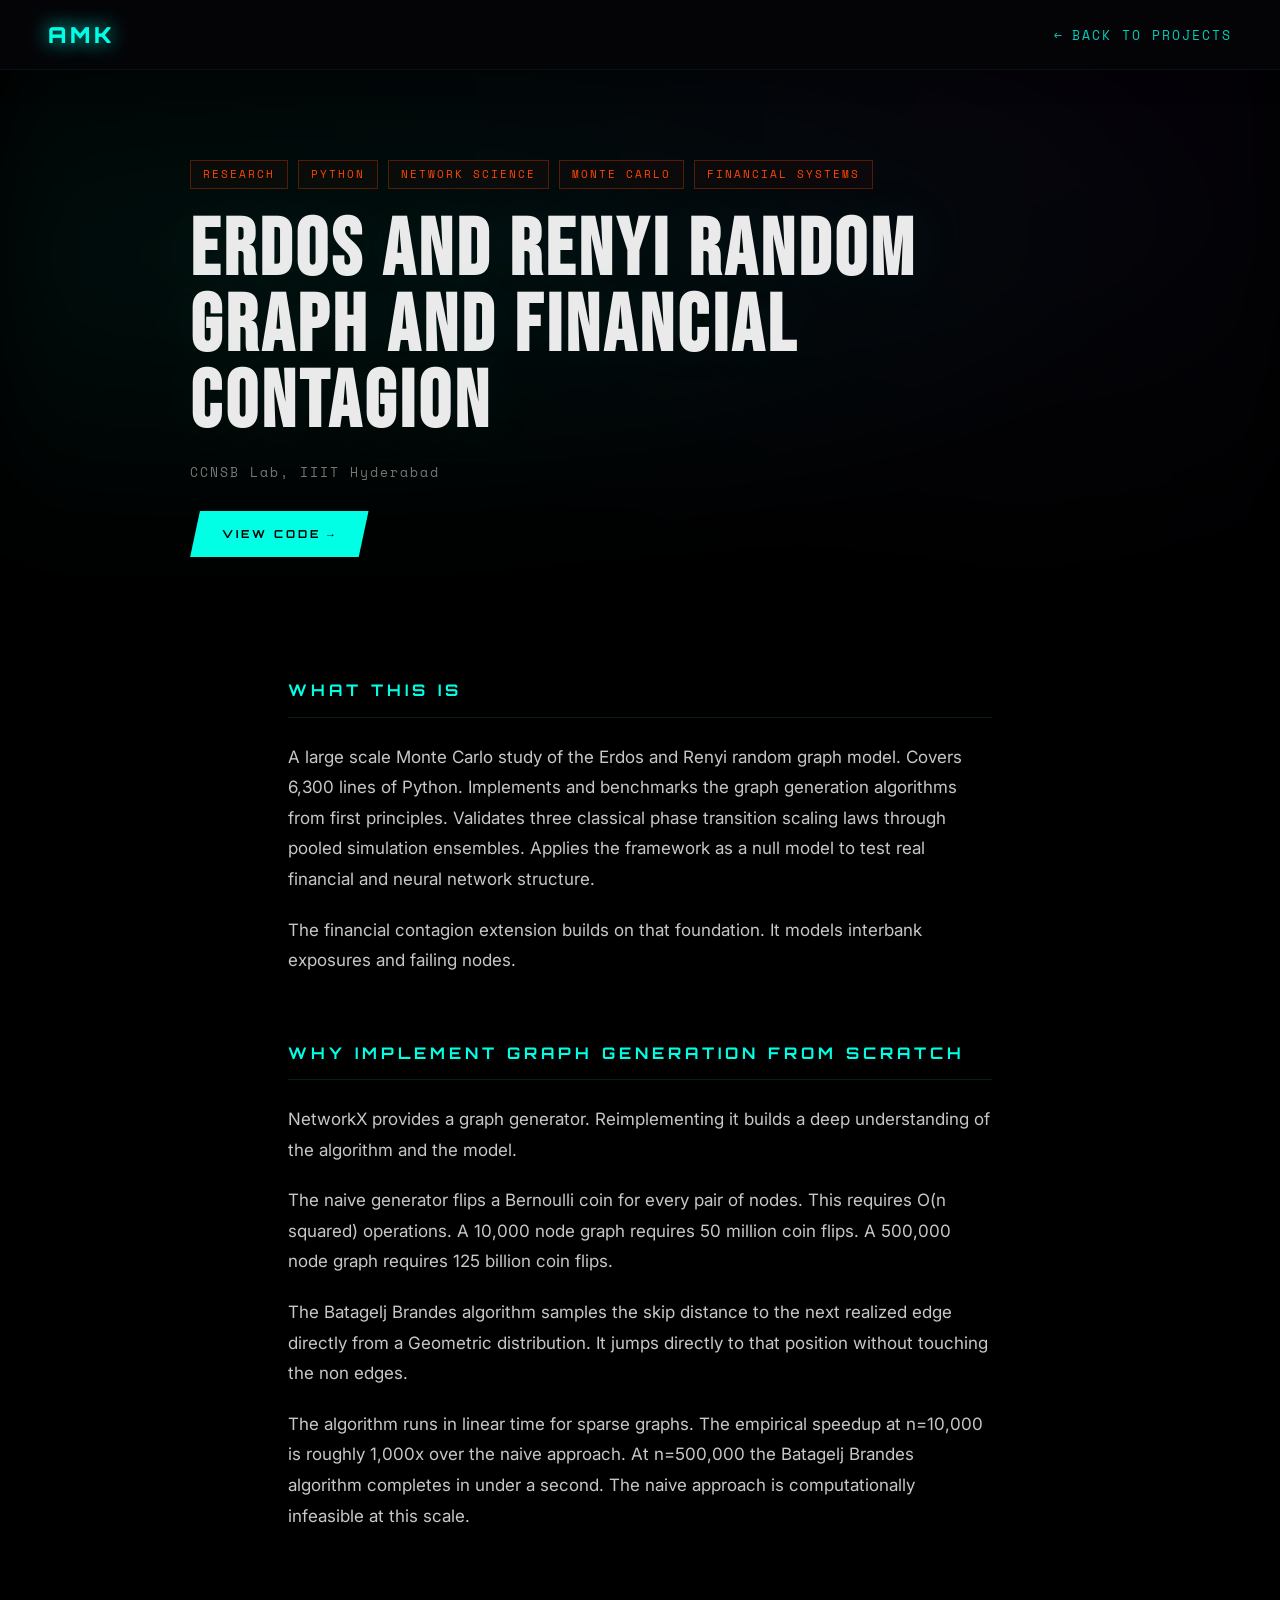
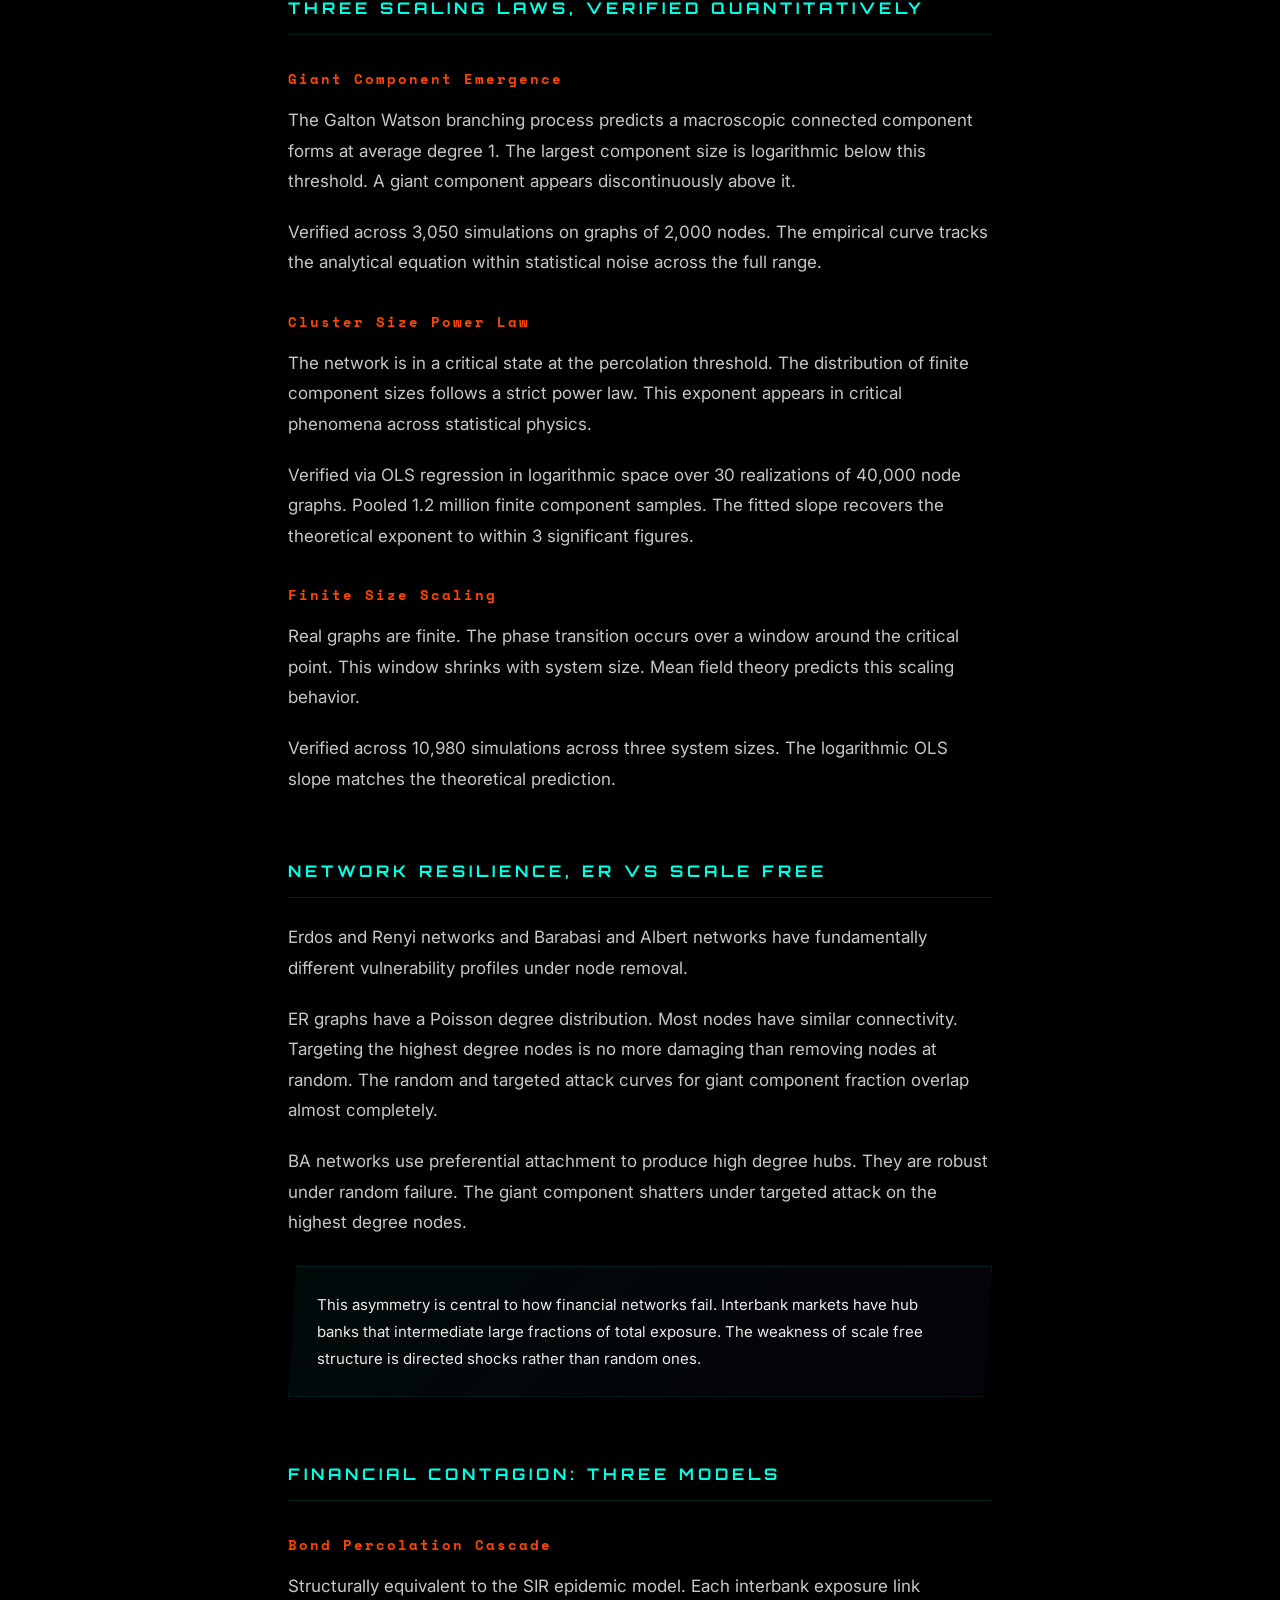
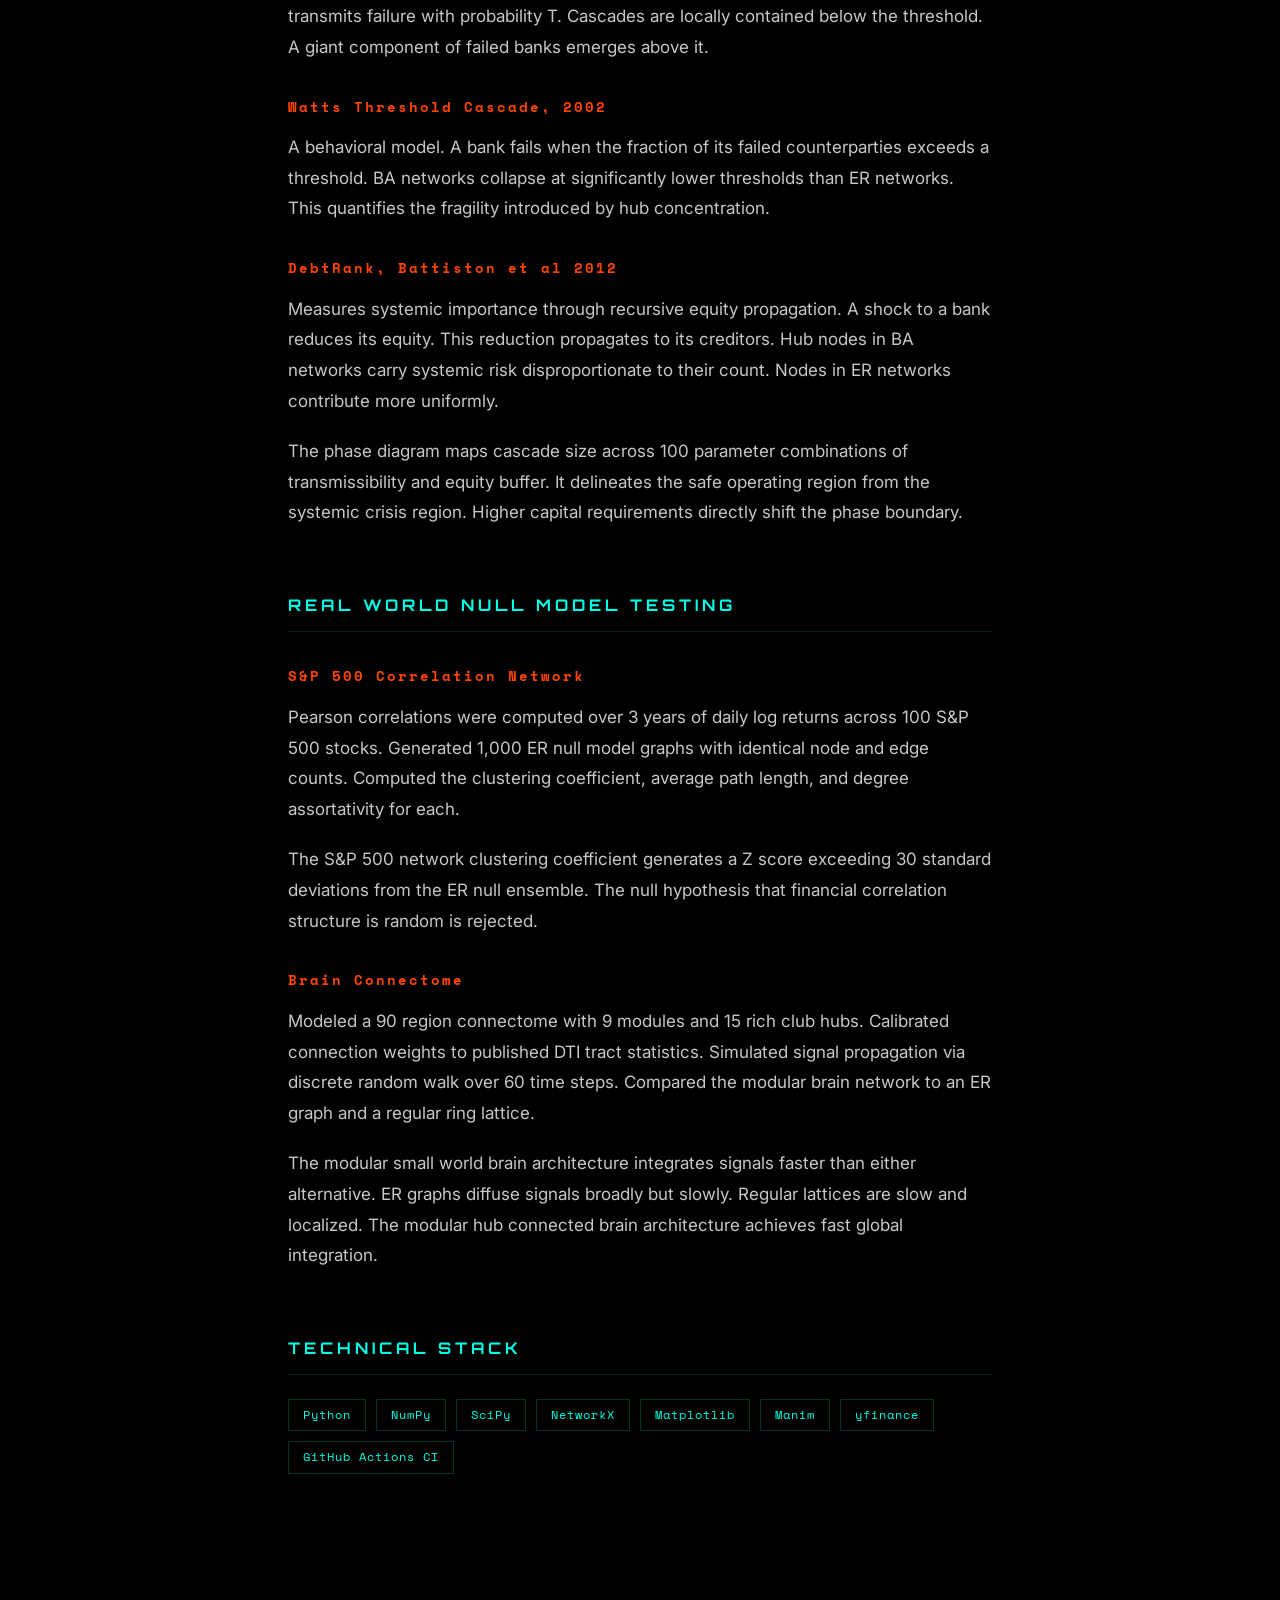
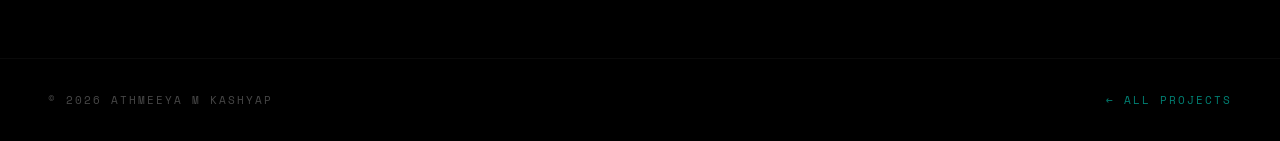
==== projects/erdos-renyi.html @ 330db080 "done" ====
<!DOCTYPE html>
<html lang="en">

<head>
  <meta charset="UTF-8">
  <meta name="viewport" content="width=device-width, initial-scale=1.0">
  <meta name="description"
    content="Erdos and Renyi Random Graph Evaluation and Financial Contagion. Large scale Monte Carlo study validates 3 classical scaling laws through 10,980 simulations. Models financial contagion on interbank networks.">
  <title>Erdos-Renyi + Financial Contagion | Athmeeya M Kashyap</title>
  <link
    href="https://fonts.googleapis.com/css2?family=Bebas+Neue&family=Inter:wght@300;400;500;600&family=Orbitron:wght@400;700;900&family=Space+Mono:wght@400;700&display=swap"
    rel="stylesheet">
  <link rel="stylesheet" href="project-detail.css">
</head>

<body>

  <!-- NAV -->
  <nav class="detail-nav">
    <a href="../index.html#projects" class="nav-logo">AMK</a>
    <a href="../index.html#projects" class="back-link"><span class="arrow">&larr;</span> BACK TO PROJECTS</a>
  </nav>

  <!-- HERO -->
  <header class="detail-hero">
    <div class="detail-hero-inner">
      <div class="detail-tags">
        <span class="detail-tag">Research</span>
        <span class="detail-tag">Python</span>
        <span class="detail-tag">Network Science</span>
        <span class="detail-tag">Monte Carlo</span>
        <span class="detail-tag">Financial Systems</span>
      </div>
      <h1 class="detail-title">Erdos and Renyi Random Graph and Financial Contagion</h1>
      <div class="detail-subtitle">CCNSB Lab, IIIT Hyderabad</div>
      <div class="detail-links">
        <a href="https://github.com/Athmeeya2006/Erdos-Renyi-Contagion" target="_blank" rel="noopener noreferrer"
          class="detail-btn detail-btn-primary">VIEW CODE &rarr;</a>
      </div>
    </div>
  </header>

  <!-- CONTENT -->
  <main class="detail-content">

    <section class="detail-section">
      <h2 class="detail-section-title">What This Is</h2>
      <p>A large scale Monte Carlo study of the Erdos and Renyi random graph model. Covers 6,300 lines of Python. Implements and benchmarks the graph generation algorithms from first principles. Validates three classical phase transition scaling laws through pooled simulation ensembles. Applies the framework as a null model to test real financial and neural network structure.</p>
      <p>The financial contagion extension builds on that foundation. It models interbank exposures and failing nodes.</p>
    </section>

    <section class="detail-section">
      <h2 class="detail-section-title">Why Implement Graph Generation From Scratch</h2>
      <p>NetworkX provides a graph generator. Reimplementing it builds a deep understanding of the algorithm and the model.</p>
      <p>The naive generator flips a Bernoulli coin for every pair of nodes. This requires O(n squared) operations. A 10,000 node graph requires 50 million coin flips. A 500,000 node graph requires 125 billion coin flips.</p>
      <p>The Batagelj Brandes algorithm samples the skip distance to the next realized edge directly from a Geometric distribution. It jumps directly to that position without touching the non edges.</p>
      <p>The algorithm runs in linear time for sparse graphs. The empirical speedup at n=10,000 is roughly 1,000x over the naive approach. At n=500,000 the Batagelj Brandes algorithm completes in under a second. The naive approach is computationally infeasible at this scale.</p>
    </section>

    <section class="detail-section">
      <h2 class="detail-section-title">Three Scaling Laws, Verified Quantitatively</h2>

      <div class="detail-subsection">Giant Component Emergence</div>
      <p>The Galton Watson branching process predicts a macroscopic connected component forms at average degree 1. The largest component size is logarithmic below this threshold. A giant component appears discontinuously above it.</p>
      <p>Verified across 3,050 simulations on graphs of 2,000 nodes. The empirical curve tracks the analytical equation within statistical noise across the full range.</p>

      <div class="detail-subsection">Cluster Size Power Law</div>
      <p>The network is in a critical state at the percolation threshold. The distribution of finite component sizes follows a strict power law. This exponent appears in critical phenomena across statistical physics.</p>
      <p>Verified via OLS regression in logarithmic space over 30 realizations of 40,000 node graphs. Pooled 1.2 million finite component samples. The fitted slope recovers the theoretical exponent to within 3 significant figures.</p>

      <div class="detail-subsection">Finite Size Scaling</div>
      <p>Real graphs are finite. The phase transition occurs over a window around the critical point. This window shrinks with system size. Mean field theory predicts this scaling behavior.</p>
      <p>Verified across 10,980 simulations across three system sizes. The logarithmic OLS slope matches the theoretical prediction.</p>
    </section>

    <section class="detail-section">
      <h2 class="detail-section-title">Network Resilience, ER vs Scale Free</h2>
      <p>Erdos and Renyi networks and Barabasi and Albert networks have fundamentally different vulnerability profiles under node removal.</p>
      <p>ER graphs have a Poisson degree distribution. Most nodes have similar connectivity. Targeting the highest degree nodes is no more damaging than removing nodes at random. The random and targeted attack curves for giant component fraction overlap almost completely.</p>
      <p>BA networks use preferential attachment to produce high degree hubs. They are robust under random failure. The giant component shatters under targeted attack on the highest degree nodes.</p>
      <div class="detail-callout">
        <p>This asymmetry is central to how financial networks fail. Interbank markets have hub banks that intermediate large fractions of total exposure. The weakness of scale free structure is directed shocks rather than random ones.</p>
      </div>
    </section>

    <section class="detail-section">
      <h2 class="detail-section-title">Financial Contagion: Three Models</h2>

      <div class="detail-subsection">Bond Percolation Cascade</div>
      <p>Structurally equivalent to the SIR epidemic model. Each interbank exposure link transmits failure with probability T. Cascades are locally contained below the threshold. A giant component of failed banks emerges above it.</p>

      <div class="detail-subsection">Watts Threshold Cascade, 2002</div>
      <p>A behavioral model. A bank fails when the fraction of its failed counterparties exceeds a threshold. BA networks collapse at significantly lower thresholds than ER networks. This quantifies the fragility introduced by hub concentration.</p>

      <div class="detail-subsection">DebtRank, Battiston et al 2012</div>
      <p>Measures systemic importance through recursive equity propagation. A shock to a bank reduces its equity. This reduction propagates to its creditors. Hub nodes in BA networks carry systemic risk disproportionate to their count. Nodes in ER networks contribute more uniformly.</p>
      <p>The phase diagram maps cascade size across 100 parameter combinations of transmissibility and equity buffer. It delineates the safe operating region from the systemic crisis region. Higher capital requirements directly shift the phase boundary.</p>
    </section>

    <section class="detail-section">
      <h2 class="detail-section-title">Real World Null Model Testing</h2>

      <div class="detail-subsection">S&amp;P 500 Correlation Network</div>
      <p>Pearson correlations were computed over 3 years of daily log returns across 100 S&amp;P 500 stocks. Generated 1,000 ER null model graphs with identical node and edge counts. Computed the clustering coefficient, average path length, and degree assortativity for each.</p>
      <p>The S&amp;P 500 network clustering coefficient generates a Z score exceeding 30 standard deviations from the ER null ensemble. The null hypothesis that financial correlation structure is random is rejected.</p>

      <div class="detail-subsection">Brain Connectome</div>
      <p>Modeled a 90 region connectome with 9 modules and 15 rich club hubs. Calibrated connection weights to published DTI tract statistics. Simulated signal propagation via discrete random walk over 60 time steps. Compared the modular brain network to an ER graph and a regular ring lattice.</p>
      <p>The modular small world brain architecture integrates signals faster than either alternative. ER graphs diffuse signals broadly but slowly. Regular lattices are slow and localized. The modular hub connected brain architecture achieves fast global integration.</p>
    </section>

    <section class="detail-section">
      <h2 class="detail-section-title">Technical Stack</h2>
      <div class="detail-stack">
        <span>Python</span>
        <span>NumPy</span>
        <span>SciPy</span>
        <span>NetworkX</span>
        <span>Matplotlib</span>
        <span>Manim</span>
        <span>yfinance</span>
        <span>GitHub Actions CI</span>
      </div>
    </section>

  </main>

  <!-- FOOTER -->
  <footer class="detail-footer">
    <div>&copy; 2026 ATHMEEYA M KASHYAP</div>
    <a href="../index.html#projects">&larr; ALL PROJECTS</a>
  </footer>

  <script src="project-detail.js"></script>
</body>

</html>
---- projects/project-detail.css ----
/* PROJECT DETAIL PAGE STYLES */
/* Imports the main site variables and fonts */

:root {
  --cyan: #00FFE5;
  --orange: #FF4500;
  --white: #EAEAEA;
  --black: #000000;
  --dark: #050508;
  --mid: #0a0a12;
  --purple: #8844ff;
  --gold: #ffd700;
  --glass: rgba(10, 10, 18, 0.65);
  --border-subtle: rgba(255, 255, 255, 0.04);
}

*,
*::before,
*::after {
  margin: 0;
  padding: 0;
  box-sizing: border-box;
}

html {
  scroll-behavior: smooth;
  scroll-padding-top: 80px;
  scrollbar-width: thin;
  scrollbar-color: rgba(0, 255, 229, .12) var(--black);
  overflow-x: hidden;
}

::selection {
  background: rgba(0, 255, 229, .15);
  color: var(--white);
}

::-webkit-scrollbar { width: 5px; }
::-webkit-scrollbar-track { background: var(--black); }
::-webkit-scrollbar-thumb { background: rgba(0, 255, 229, .12); border-radius: 3px; }
::-webkit-scrollbar-thumb:hover { background: rgba(0, 255, 229, .25); }

body {
  background: var(--black);
  color: var(--white);
  font-family: 'Inter', -apple-system, sans-serif;
  font-size: 17px;
  line-height: 1.7;
  overflow-x: hidden;
  -webkit-font-smoothing: antialiased;
  -moz-osx-font-smoothing: grayscale;
  min-width: 320px;
}

img {
  max-width: 100%;
  height: auto;
  display: block;
}

a {
  color: var(--cyan);
  text-decoration: none;
  transition: color .3s;
}
a:hover { color: var(--orange); }

/* ─── TOP NAV BAR ─── */
.detail-nav {
  position: fixed;
  top: 0;
  left: 0;
  right: 0;
  z-index: 1000;
  padding: 16px 48px;
  display: flex;
  align-items: center;
  justify-content: space-between;
  background: rgba(5, 5, 8, .92);
  backdrop-filter: blur(24px);
  -webkit-backdrop-filter: blur(24px);
  border-bottom: 1px solid rgba(0, 255, 229, .06);
  box-shadow: 0 4px 30px rgba(0, 0, 0, .3);
}

.detail-nav .nav-logo {
  font-family: 'Orbitron', monospace;
  font-weight: 900;
  font-size: 22px;
  color: var(--cyan);
  text-decoration: none;
  letter-spacing: 4px;
  text-shadow: 0 0 20px var(--cyan);
}
.detail-nav .nav-logo:hover {
  color: var(--cyan);
  animation: neonFlicker .3s infinite;
}

@keyframes neonFlicker {
  0%, 100% { text-shadow: 0 0 20px var(--cyan), 0 0 40px var(--cyan); }
  50% { text-shadow: none; }
}

.back-link {
  font-family: 'Space Mono', monospace;
  font-size: 13px;
  letter-spacing: 2px;
  color: var(--cyan);
  text-decoration: none;
  display: inline-flex;
  align-items: center;
  gap: 8px;
  transition: all .3s;
  opacity: .8;
}
.back-link:hover {
  opacity: 1;
  color: var(--cyan);
  gap: 12px;
}
.back-link .arrow {
  transition: transform .3s;
}
.back-link:hover .arrow {
  transform: translateX(-4px);
}

/* ─── HERO HEADER ─── */
.detail-hero {
  position: relative;
  padding: 160px 48px 80px;
  overflow: hidden;
}

.detail-hero::before {
  content: '';
  position: absolute;
  inset: 0;
  background:
    radial-gradient(ellipse 80% 50% at 20% 40%, rgba(0, 255, 229, .06), transparent),
    radial-gradient(ellipse 60% 80% at 80% 20%, rgba(136, 68, 255, .04), transparent);
  filter: blur(40px);
  pointer-events: none;
}

.detail-hero::after {
  content: '';
  position: absolute;
  bottom: 0;
  left: 0;
  right: 0;
  height: 120px;
  background: linear-gradient(transparent, var(--black));
  pointer-events: none;
}

.detail-hero-inner {
  position: relative;
  z-index: 1;
  max-width: 900px;
  margin: 0 auto;
}

.detail-tags {
  display: flex;
  flex-wrap: wrap;
  gap: 10px;
  margin-bottom: 24px;
}

.detail-tag {
  font-family: 'Space Mono', monospace;
  font-size: 11px;
  letter-spacing: 2px;
  text-transform: uppercase;
  color: var(--orange);
  border: 1px solid rgba(255, 69, 0, .3);
  padding: 4px 12px;
  background: rgba(255, 69, 0, .04);
}

.detail-title {
  font-family: 'Bebas Neue', cursive;
  font-size: clamp(42px, 7vw, 80px);
  line-height: .95;
  letter-spacing: 4px;
  color: var(--white);
  margin-bottom: 20px;
  text-shadow: 0 0 60px rgba(0, 255, 229, .08);
}

.detail-subtitle {
  font-family: 'Space Mono', monospace;
  font-size: 13px;
  letter-spacing: 2px;
  color: rgba(234, 234, 234, .5);
  margin-bottom: 28px;
}

.detail-links {
  display: flex;
  gap: 16px;
  flex-wrap: wrap;
}

.detail-btn {
  font-family: 'Orbitron', monospace;
  font-size: 11px;
  font-weight: 700;
  letter-spacing: 3px;
  padding: 14px 32px;
  text-decoration: none;
  display: inline-flex;
  align-items: center;
  gap: 8px;
  transition: all .4s cubic-bezier(0.34, 1.56, 0.64, 1);
  position: relative;
  overflow: hidden;
}

.detail-btn-primary {
  color: var(--black);
  background: var(--cyan);
  clip-path: polygon(10px 0, 100% 0, calc(100% - 10px) 100%, 0 100%);
}
.detail-btn-primary:hover {
  background: var(--orange);
  color: var(--black);
  transform: scale(1.04) translateY(-2px);
  box-shadow: 0 8px 40px rgba(255, 69, 0, .2);
}

.detail-btn-secondary {
  color: var(--orange);
  border: 1px solid rgba(255, 69, 0, .4);
  background: rgba(255, 69, 0, .03);
  backdrop-filter: blur(4px);
}
.detail-btn-secondary:hover {
  color: var(--black);
  background: var(--orange);
  border-color: var(--orange);
  box-shadow: 0 8px 40px rgba(255, 69, 0, .15);
  transform: translateY(-2px);
}

/* ─── CONTENT BODY ─── */
.detail-content {
  max-width: 800px;
  margin: 0 auto;
  padding: 40px 48px 120px;
}

.detail-section {
  margin-bottom: 64px;
  opacity: 0;
  transform: translateY(30px);
  transition: opacity .7s cubic-bezier(0.16, 1, 0.3, 1), transform .7s cubic-bezier(0.16, 1, 0.3, 1);
}

.detail-section.visible {
  opacity: 1;
  transform: translateY(0);
}

.detail-section-title {
  font-family: 'Orbitron', monospace;
  font-size: 16px;
  font-weight: 700;
  letter-spacing: 4px;
  color: var(--cyan);
  margin-bottom: 24px;
  padding-bottom: 12px;
  border-bottom: 1px solid rgba(0, 255, 229, .12);
  text-transform: uppercase;
}

.detail-section p {
  margin-bottom: 20px;
  color: rgba(234, 234, 234, .85);
  line-height: 1.8;
}

.detail-section strong {
  color: var(--white);
  font-weight: 600;
}

/* ─── SUBSECTION HEADINGS ─── */
.detail-subsection {
  font-family: 'Space Mono', monospace;
  font-size: 14px;
  font-weight: 700;
  letter-spacing: 2px;
  color: var(--orange);
  margin-top: 32px;
  margin-bottom: 14px;
}

/* ─── LISTS ─── */
.detail-section ul {
  list-style: none;
  margin-bottom: 20px;
  padding-left: 0;
}

.detail-section ul li {
  position: relative;
  padding-left: 20px;
  margin-bottom: 10px;
  color: rgba(234, 234, 234, .85);
  line-height: 1.7;
}

.detail-section ul li::before {
  content: '>';
  position: absolute;
  left: 0;
  color: var(--cyan);
  font-family: 'Space Mono', monospace;
  font-size: 14px;
}

/* ─── TABLES ─── */
.detail-table {
  width: 100%;
  border-collapse: collapse;
  margin: 24px 0;
  font-size: 15px;
}

.detail-table th,
.detail-table td {
  padding: 12px 16px;
  text-align: left;
  border-bottom: 1px solid rgba(255, 255, 255, .06);
}

.detail-table th {
  font-family: 'Space Mono', monospace;
  font-size: 12px;
  letter-spacing: 2px;
  color: var(--cyan);
  text-transform: uppercase;
  border-bottom: 1px solid rgba(0, 255, 229, .2);
}

.detail-table td {
  color: rgba(234, 234, 234, .8);
}

.detail-table tr:hover td {
  background: rgba(0, 255, 229, .02);
}

/* ─── CODE / FORMULA BLOCKS ─── */
.detail-code {
  font-family: 'Space Mono', monospace;
  font-size: 14px;
  background: rgba(0, 255, 229, .04);
  border: 1px solid rgba(0, 255, 229, .1);
  border-left: 3px solid var(--cyan);
  padding: 16px 20px;
  margin: 20px 0;
  overflow-x: auto;
  color: var(--cyan);
  line-height: 1.6;
}

/* ─── HIGHLIGHT / CALLOUT BOXES ─── */
.detail-callout {
  background: linear-gradient(135deg, rgba(0, 255, 229, .04), rgba(136, 68, 255, .03));
  border: 1px solid rgba(0, 255, 229, .1);
  padding: 24px 28px;
  margin: 28px 0;
  clip-path: polygon(8px 0, 100% 0, calc(100% - 8px) 100%, 0 100%);
}

.detail-callout p {
  margin-bottom: 0;
  color: var(--white);
  font-size: 15px;
}

/* ─── TECH STACK BAR ─── */
.detail-stack {
  display: flex;
  flex-wrap: wrap;
  gap: 10px;
  margin-top: 8px;
}

.detail-stack span {
  font-family: 'Space Mono', monospace;
  font-size: 12px;
  letter-spacing: 1px;
  border: 1px solid rgba(0, 255, 229, .2);
  color: var(--cyan);
  padding: 5px 14px;
  transition: all .3s;
}

.detail-stack span:hover {
  border-color: rgba(0, 255, 229, .5);
  background: rgba(0, 255, 229, .06);
}

/* ─── DIVIDER ─── */
.detail-divider {
  height: 1px;
  background: linear-gradient(90deg, transparent, rgba(0, 255, 229, .15), transparent);
  margin: 48px 0;
}

/* ─── FOOTER ─── */
.detail-footer {
  border-top: 1px solid rgba(255, 255, 255, .04);
  padding: 32px 48px;
  display: flex;
  align-items: center;
  justify-content: space-between;
  font-family: 'Space Mono', monospace;
  font-size: 11px;
  letter-spacing: 2px;
  color: rgba(234, 234, 234, .3);
}

.detail-footer a {
  color: var(--cyan);
  opacity: .5;
}
.detail-footer a:hover {
  opacity: 1;
  color: var(--cyan);
}

/* ─── ANIMATIONS ─── */
@keyframes fadeUp {
  from { opacity: 0; transform: translateY(20px); }
  to { opacity: 1; transform: translateY(0); }
}

.detail-hero-inner {
  animation: fadeUp .8s .2s both;
}

/* ─── RESPONSIVE ─── */
@media (max-width: 768px) {
  .detail-nav {
    padding: 14px 20px;
  }
  .detail-nav .nav-logo {
    font-size: 18px;
  }
  .back-link {
    font-size: 11px;
  }

  .detail-hero {
    padding: 120px 20px 48px;
  }
  .detail-title {
    font-size: clamp(36px, 10vw, 56px);
  }

  .detail-content {
    padding: 24px 20px 80px;
  }

  .detail-section-title {
    font-size: 13px;
    letter-spacing: 3px;
  }

  .detail-section p {
    font-size: 15px;
  }

  .detail-table {
    font-size: 13px;
  }
  .detail-table th,
  .detail-table td {
    padding: 8px 10px;
  }

  .detail-footer {
    padding: 24px 20px;
    flex-direction: column;
    gap: 8px;
  }
}
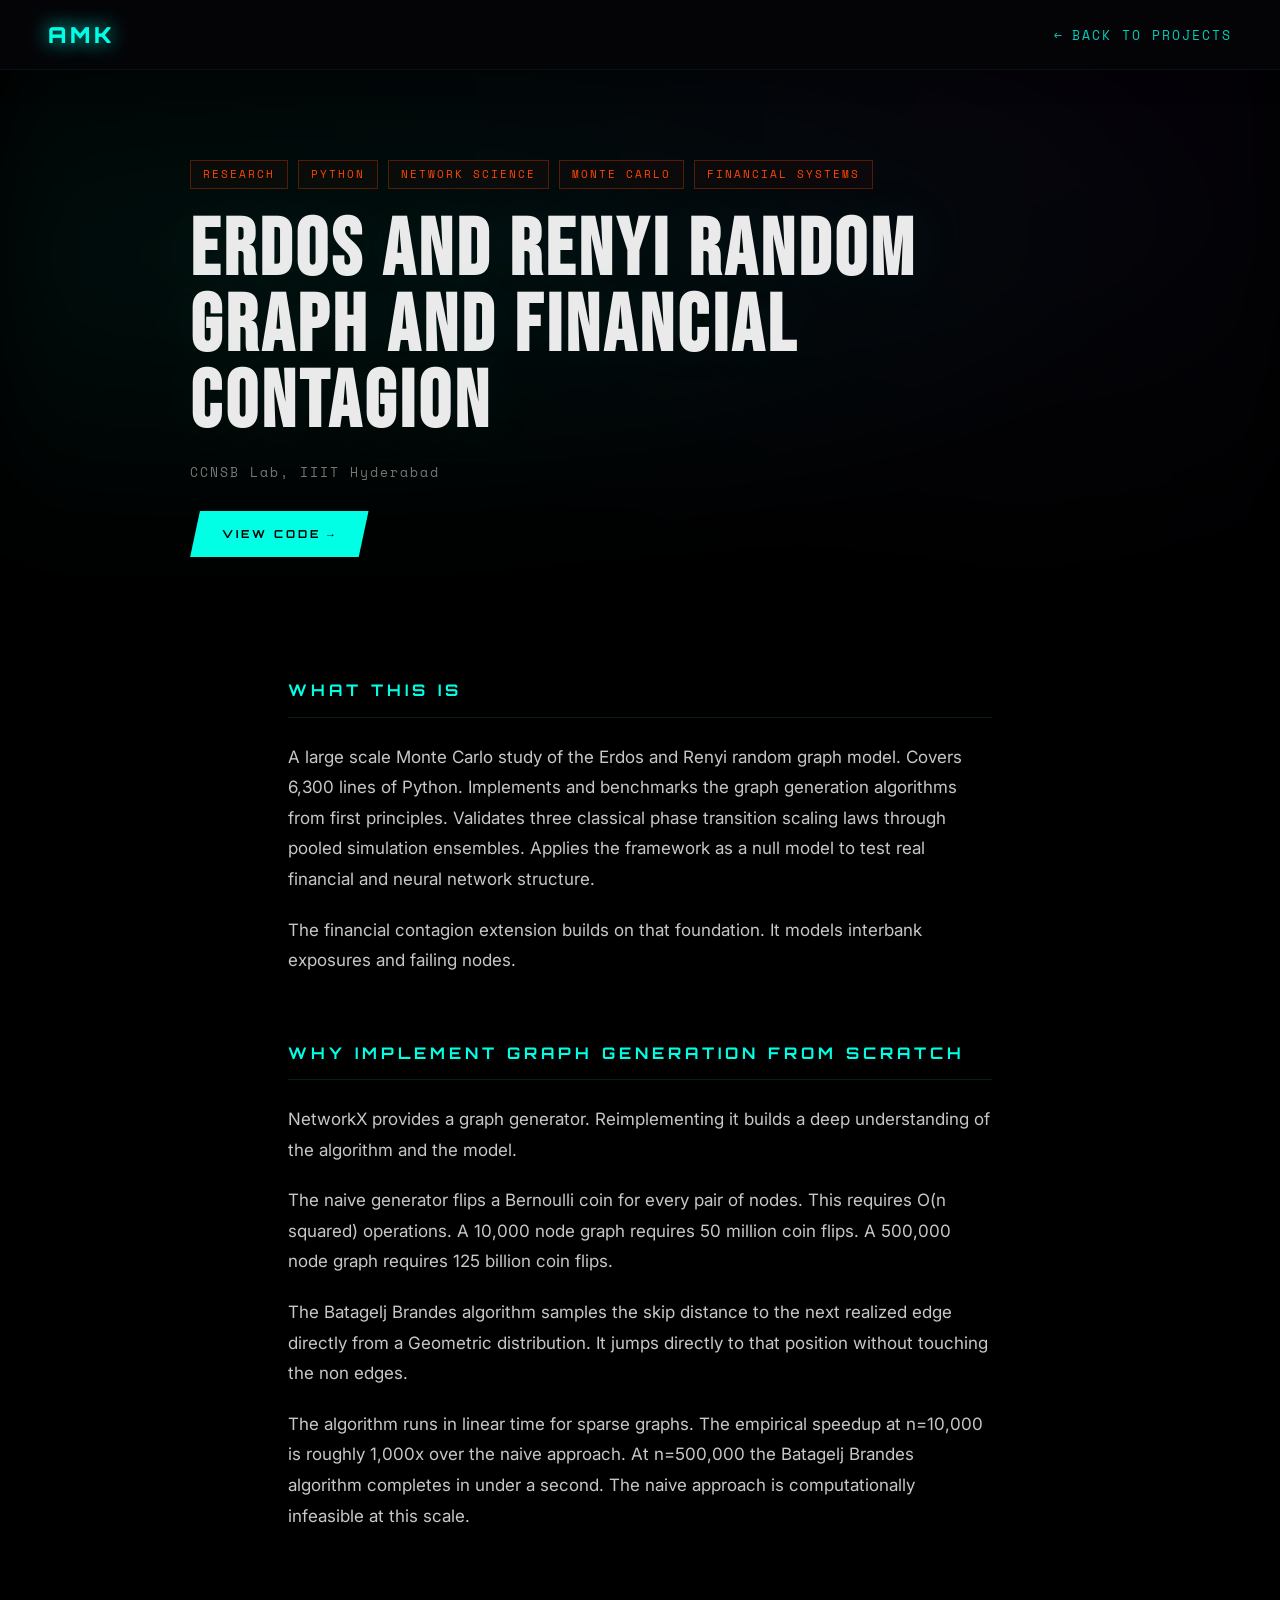
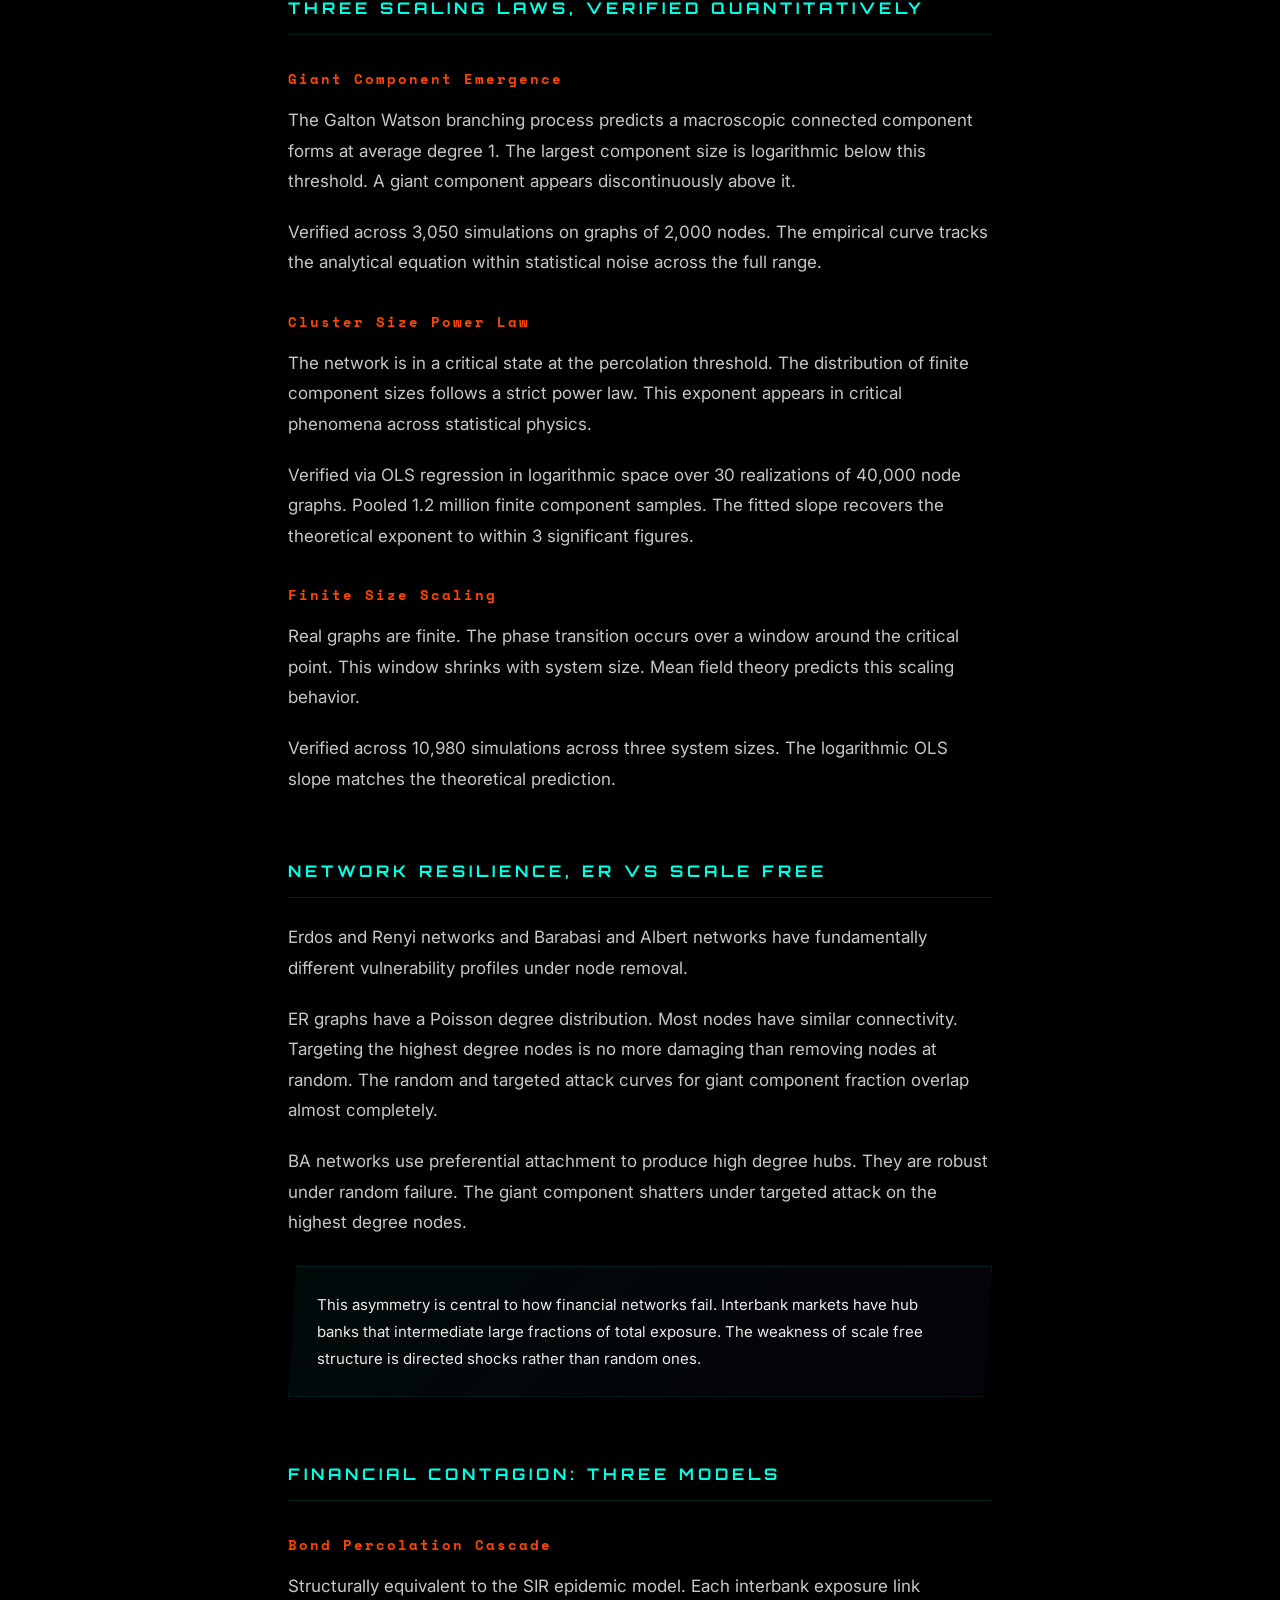
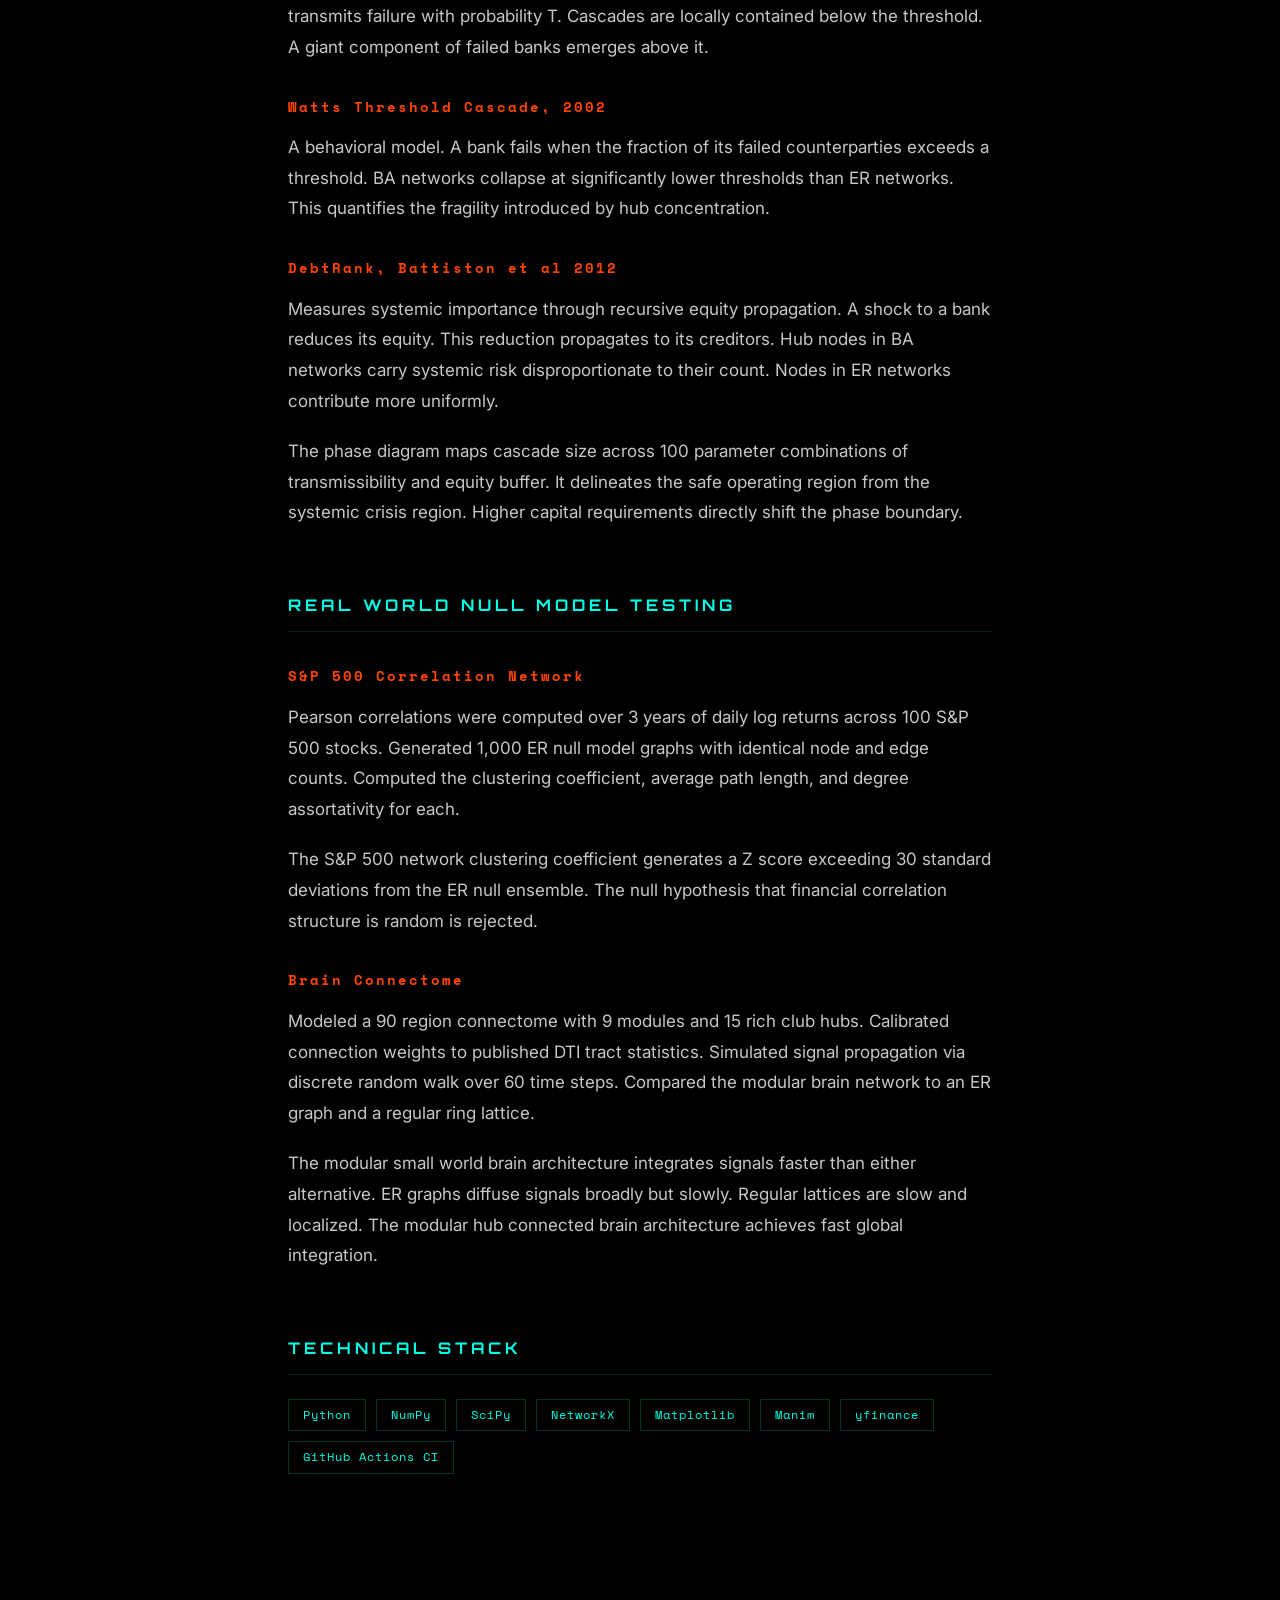
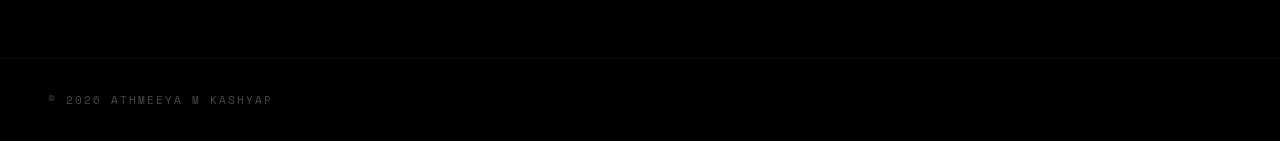
==== commit 8711564a: "done" ====
--- a/projects/erdos-renyi.html
+++ b/projects/erdos-renyi.html
@@ -128,7 +128,6 @@
   <!-- FOOTER -->
   <footer class="detail-footer">
     <div>&copy; 2026 ATHMEEYA M KASHYAP</div>
-    <a href="../index.html#projects">&larr; ALL PROJECTS</a>
   </footer>
 
   <script src="project-detail.js"></script>
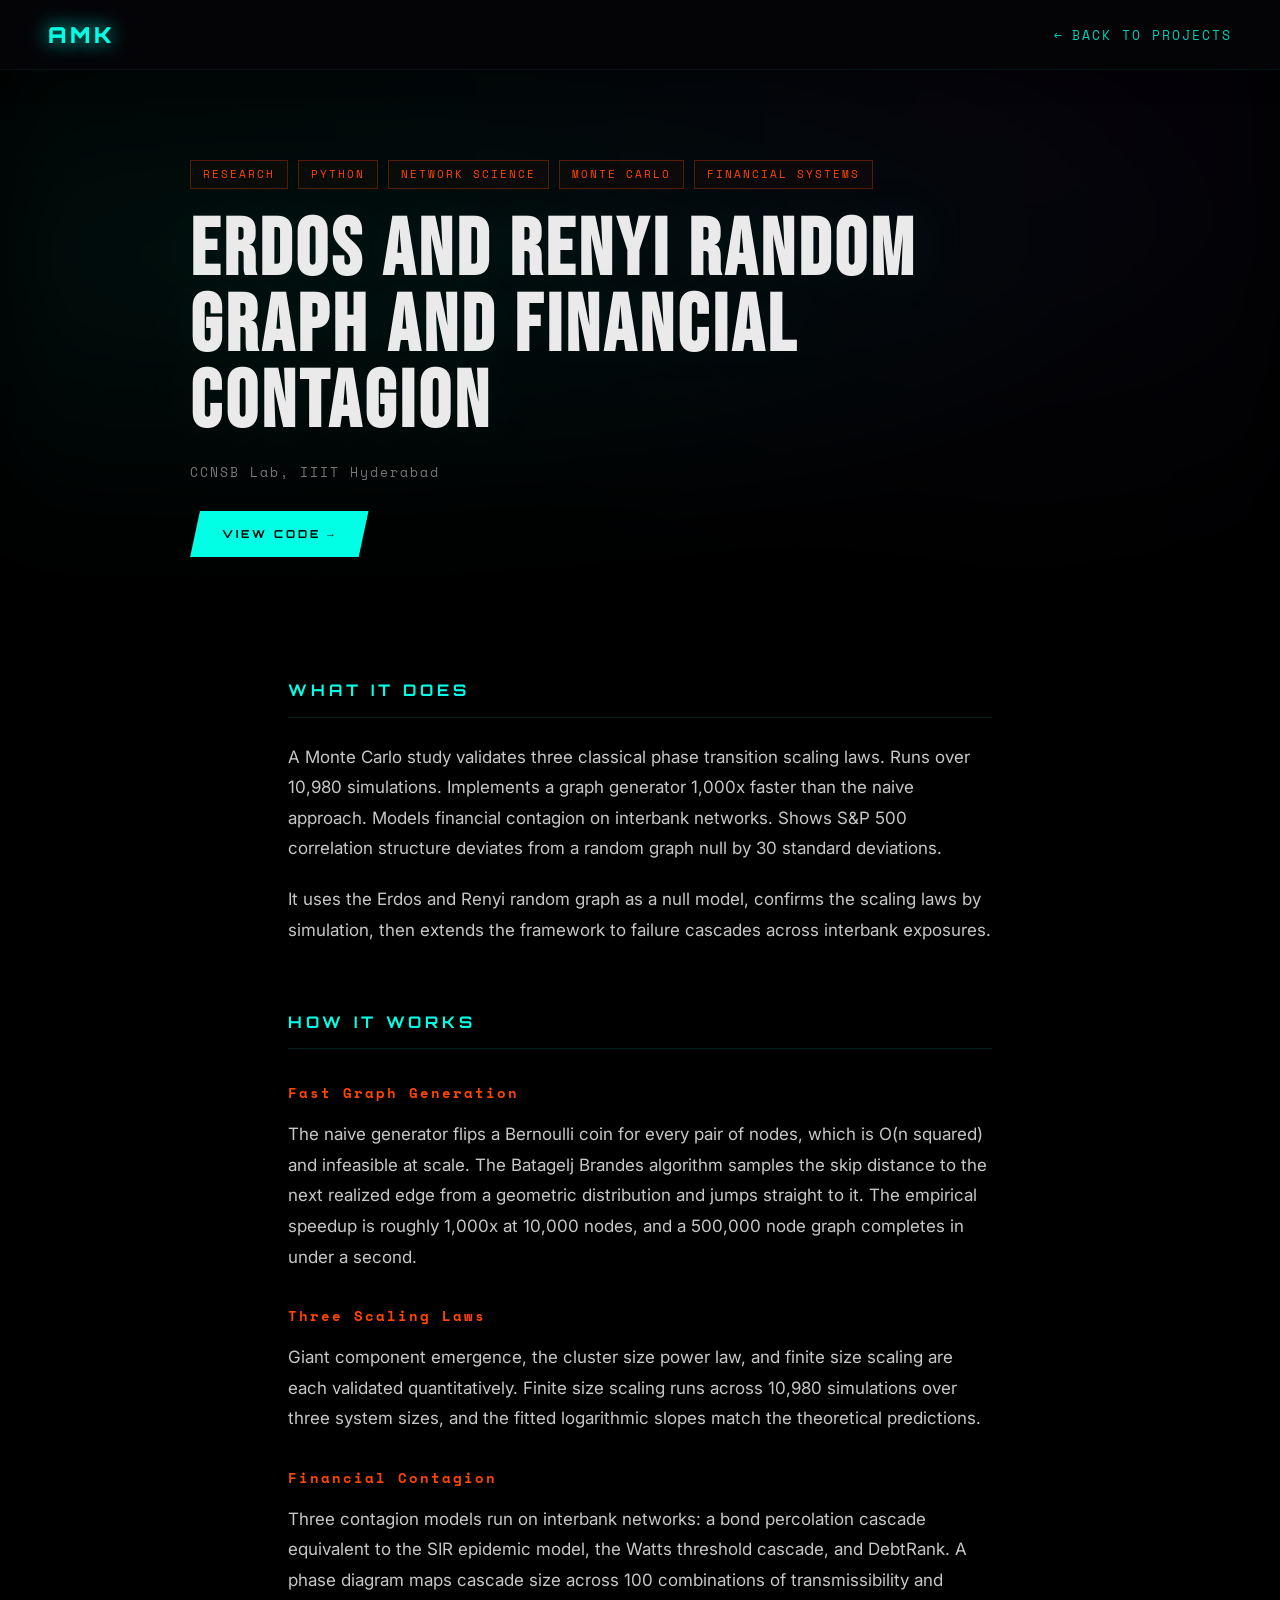
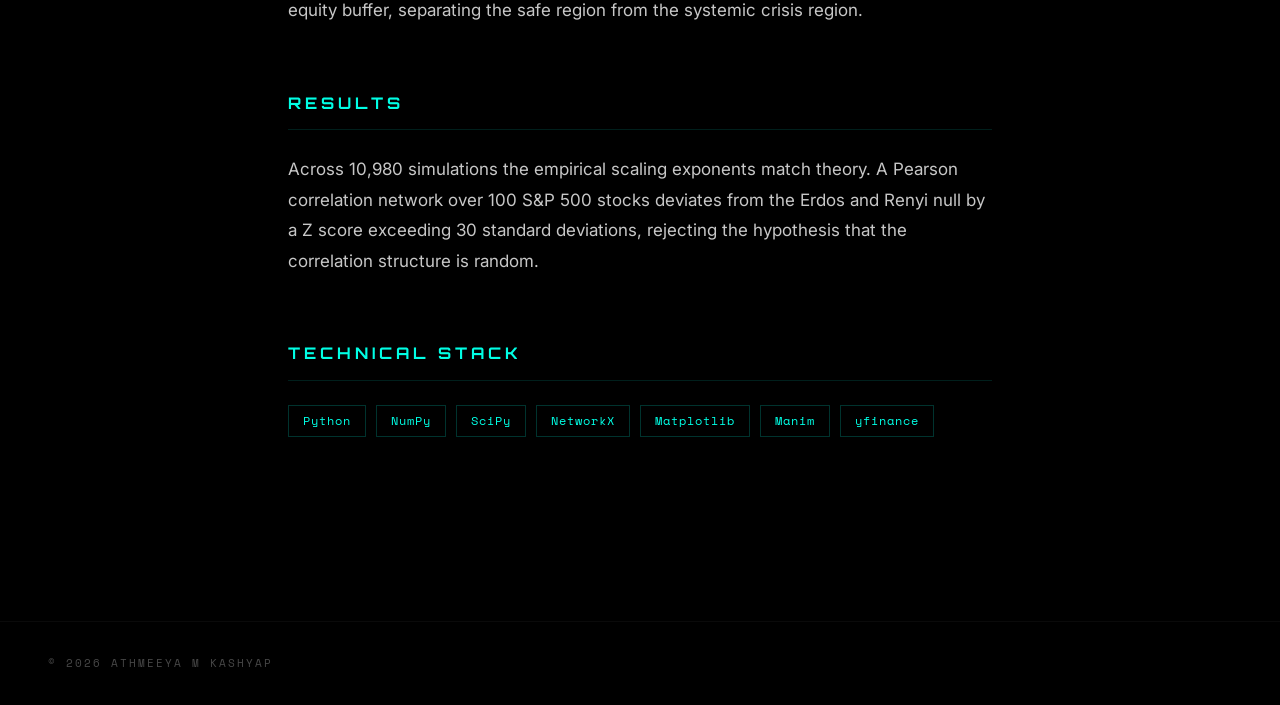
==== commit df18f2cd: "made some changes" ====
--- a/projects/erdos-renyi.html
+++ b/projects/erdos-renyi.html
@@ -5,7 +5,7 @@
   <meta charset="UTF-8">
   <meta name="viewport" content="width=device-width, initial-scale=1.0">
   <meta name="description"
-    content="Erdos and Renyi Random Graph Evaluation and Financial Contagion. Large scale Monte Carlo study validates 3 classical scaling laws through 10,980 simulations. Models financial contagion on interbank networks.">
+    content="Erdos and Renyi Random Graph and Financial Contagion. A Monte Carlo study validates three phase transition scaling laws and models contagion on interbank networks.">
   <title>Erdos-Renyi + Financial Contagion | Athmeeya M Kashyap</title>
   <link
     href="https://fonts.googleapis.com/css2?family=Bebas+Neue&family=Inter:wght@300;400;500;600&family=Orbitron:wght@400;700;900&family=Space+Mono:wght@400;700&display=swap"
@@ -44,69 +44,27 @@
   <main class="detail-content">
 
     <section class="detail-section">
-      <h2 class="detail-section-title">What This Is</h2>
-      <p>A large scale Monte Carlo study of the Erdos and Renyi random graph model. Covers 6,300 lines of Python. Implements and benchmarks the graph generation algorithms from first principles. Validates three classical phase transition scaling laws through pooled simulation ensembles. Applies the framework as a null model to test real financial and neural network structure.</p>
-      <p>The financial contagion extension builds on that foundation. It models interbank exposures and failing nodes.</p>
+      <h2 class="detail-section-title">What It Does</h2>
+      <p>A Monte Carlo study validates three classical phase transition scaling laws. Runs over 10,980 simulations. Implements a graph generator 1,000x faster than the naive approach. Models financial contagion on interbank networks. Shows S&amp;P 500 correlation structure deviates from a random graph null by 30 standard deviations.</p>
+      <p>It uses the Erdos and Renyi random graph as a null model, confirms the scaling laws by simulation, then extends the framework to failure cascades across interbank exposures.</p>
     </section>
 
     <section class="detail-section">
-      <h2 class="detail-section-title">Why Implement Graph Generation From Scratch</h2>
-      <p>NetworkX provides a graph generator. Reimplementing it builds a deep understanding of the algorithm and the model.</p>
-      <p>The naive generator flips a Bernoulli coin for every pair of nodes. This requires O(n squared) operations. A 10,000 node graph requires 50 million coin flips. A 500,000 node graph requires 125 billion coin flips.</p>
-      <p>The Batagelj Brandes algorithm samples the skip distance to the next realized edge directly from a Geometric distribution. It jumps directly to that position without touching the non edges.</p>
-      <p>The algorithm runs in linear time for sparse graphs. The empirical speedup at n=10,000 is roughly 1,000x over the naive approach. At n=500,000 the Batagelj Brandes algorithm completes in under a second. The naive approach is computationally infeasible at this scale.</p>
+      <h2 class="detail-section-title">How It Works</h2>
+
+      <div class="detail-subsection">Fast Graph Generation</div>
+      <p>The naive generator flips a Bernoulli coin for every pair of nodes, which is O(n squared) and infeasible at scale. The Batagelj Brandes algorithm samples the skip distance to the next realized edge from a geometric distribution and jumps straight to it. The empirical speedup is roughly 1,000x at 10,000 nodes, and a 500,000 node graph completes in under a second.</p>
+
+      <div class="detail-subsection">Three Scaling Laws</div>
+      <p>Giant component emergence, the cluster size power law, and finite size scaling are each validated quantitatively. Finite size scaling runs across 10,980 simulations over three system sizes, and the fitted logarithmic slopes match the theoretical predictions.</p>
+
+      <div class="detail-subsection">Financial Contagion</div>
+      <p>Three contagion models run on interbank networks: a bond percolation cascade equivalent to the SIR epidemic model, the Watts threshold cascade, and DebtRank. A phase diagram maps cascade size across 100 combinations of transmissibility and equity buffer, separating the safe region from the systemic crisis region.</p>
     </section>
 
     <section class="detail-section">
-      <h2 class="detail-section-title">Three Scaling Laws, Verified Quantitatively</h2>
-
-      <div class="detail-subsection">Giant Component Emergence</div>
-      <p>The Galton Watson branching process predicts a macroscopic connected component forms at average degree 1. The largest component size is logarithmic below this threshold. A giant component appears discontinuously above it.</p>
-      <p>Verified across 3,050 simulations on graphs of 2,000 nodes. The empirical curve tracks the analytical equation within statistical noise across the full range.</p>
-
-      <div class="detail-subsection">Cluster Size Power Law</div>
-      <p>The network is in a critical state at the percolation threshold. The distribution of finite component sizes follows a strict power law. This exponent appears in critical phenomena across statistical physics.</p>
-      <p>Verified via OLS regression in logarithmic space over 30 realizations of 40,000 node graphs. Pooled 1.2 million finite component samples. The fitted slope recovers the theoretical exponent to within 3 significant figures.</p>
-
-      <div class="detail-subsection">Finite Size Scaling</div>
-      <p>Real graphs are finite. The phase transition occurs over a window around the critical point. This window shrinks with system size. Mean field theory predicts this scaling behavior.</p>
-      <p>Verified across 10,980 simulations across three system sizes. The logarithmic OLS slope matches the theoretical prediction.</p>
-    </section>
-
-    <section class="detail-section">
-      <h2 class="detail-section-title">Network Resilience, ER vs Scale Free</h2>
-      <p>Erdos and Renyi networks and Barabasi and Albert networks have fundamentally different vulnerability profiles under node removal.</p>
-      <p>ER graphs have a Poisson degree distribution. Most nodes have similar connectivity. Targeting the highest degree nodes is no more damaging than removing nodes at random. The random and targeted attack curves for giant component fraction overlap almost completely.</p>
-      <p>BA networks use preferential attachment to produce high degree hubs. They are robust under random failure. The giant component shatters under targeted attack on the highest degree nodes.</p>
-      <div class="detail-callout">
-        <p>This asymmetry is central to how financial networks fail. Interbank markets have hub banks that intermediate large fractions of total exposure. The weakness of scale free structure is directed shocks rather than random ones.</p>
-      </div>
-    </section>
-
-    <section class="detail-section">
-      <h2 class="detail-section-title">Financial Contagion: Three Models</h2>
-
-      <div class="detail-subsection">Bond Percolation Cascade</div>
-      <p>Structurally equivalent to the SIR epidemic model. Each interbank exposure link transmits failure with probability T. Cascades are locally contained below the threshold. A giant component of failed banks emerges above it.</p>
-
-      <div class="detail-subsection">Watts Threshold Cascade, 2002</div>
-      <p>A behavioral model. A bank fails when the fraction of its failed counterparties exceeds a threshold. BA networks collapse at significantly lower thresholds than ER networks. This quantifies the fragility introduced by hub concentration.</p>
-
-      <div class="detail-subsection">DebtRank, Battiston et al 2012</div>
-      <p>Measures systemic importance through recursive equity propagation. A shock to a bank reduces its equity. This reduction propagates to its creditors. Hub nodes in BA networks carry systemic risk disproportionate to their count. Nodes in ER networks contribute more uniformly.</p>
-      <p>The phase diagram maps cascade size across 100 parameter combinations of transmissibility and equity buffer. It delineates the safe operating region from the systemic crisis region. Higher capital requirements directly shift the phase boundary.</p>
-    </section>
-
-    <section class="detail-section">
-      <h2 class="detail-section-title">Real World Null Model Testing</h2>
-
-      <div class="detail-subsection">S&amp;P 500 Correlation Network</div>
-      <p>Pearson correlations were computed over 3 years of daily log returns across 100 S&amp;P 500 stocks. Generated 1,000 ER null model graphs with identical node and edge counts. Computed the clustering coefficient, average path length, and degree assortativity for each.</p>
-      <p>The S&amp;P 500 network clustering coefficient generates a Z score exceeding 30 standard deviations from the ER null ensemble. The null hypothesis that financial correlation structure is random is rejected.</p>
-
-      <div class="detail-subsection">Brain Connectome</div>
-      <p>Modeled a 90 region connectome with 9 modules and 15 rich club hubs. Calibrated connection weights to published DTI tract statistics. Simulated signal propagation via discrete random walk over 60 time steps. Compared the modular brain network to an ER graph and a regular ring lattice.</p>
-      <p>The modular small world brain architecture integrates signals faster than either alternative. ER graphs diffuse signals broadly but slowly. Regular lattices are slow and localized. The modular hub connected brain architecture achieves fast global integration.</p>
+      <h2 class="detail-section-title">Results</h2>
+      <p>Across 10,980 simulations the empirical scaling exponents match theory. A Pearson correlation network over 100 S&amp;P 500 stocks deviates from the Erdos and Renyi null by a Z score exceeding 30 standard deviations, rejecting the hypothesis that the correlation structure is random.</p>
     </section>
 
     <section class="detail-section">
@@ -119,7 +77,6 @@
         <span>Matplotlib</span>
         <span>Manim</span>
         <span>yfinance</span>
-        <span>GitHub Actions CI</span>
       </div>
     </section>
 
